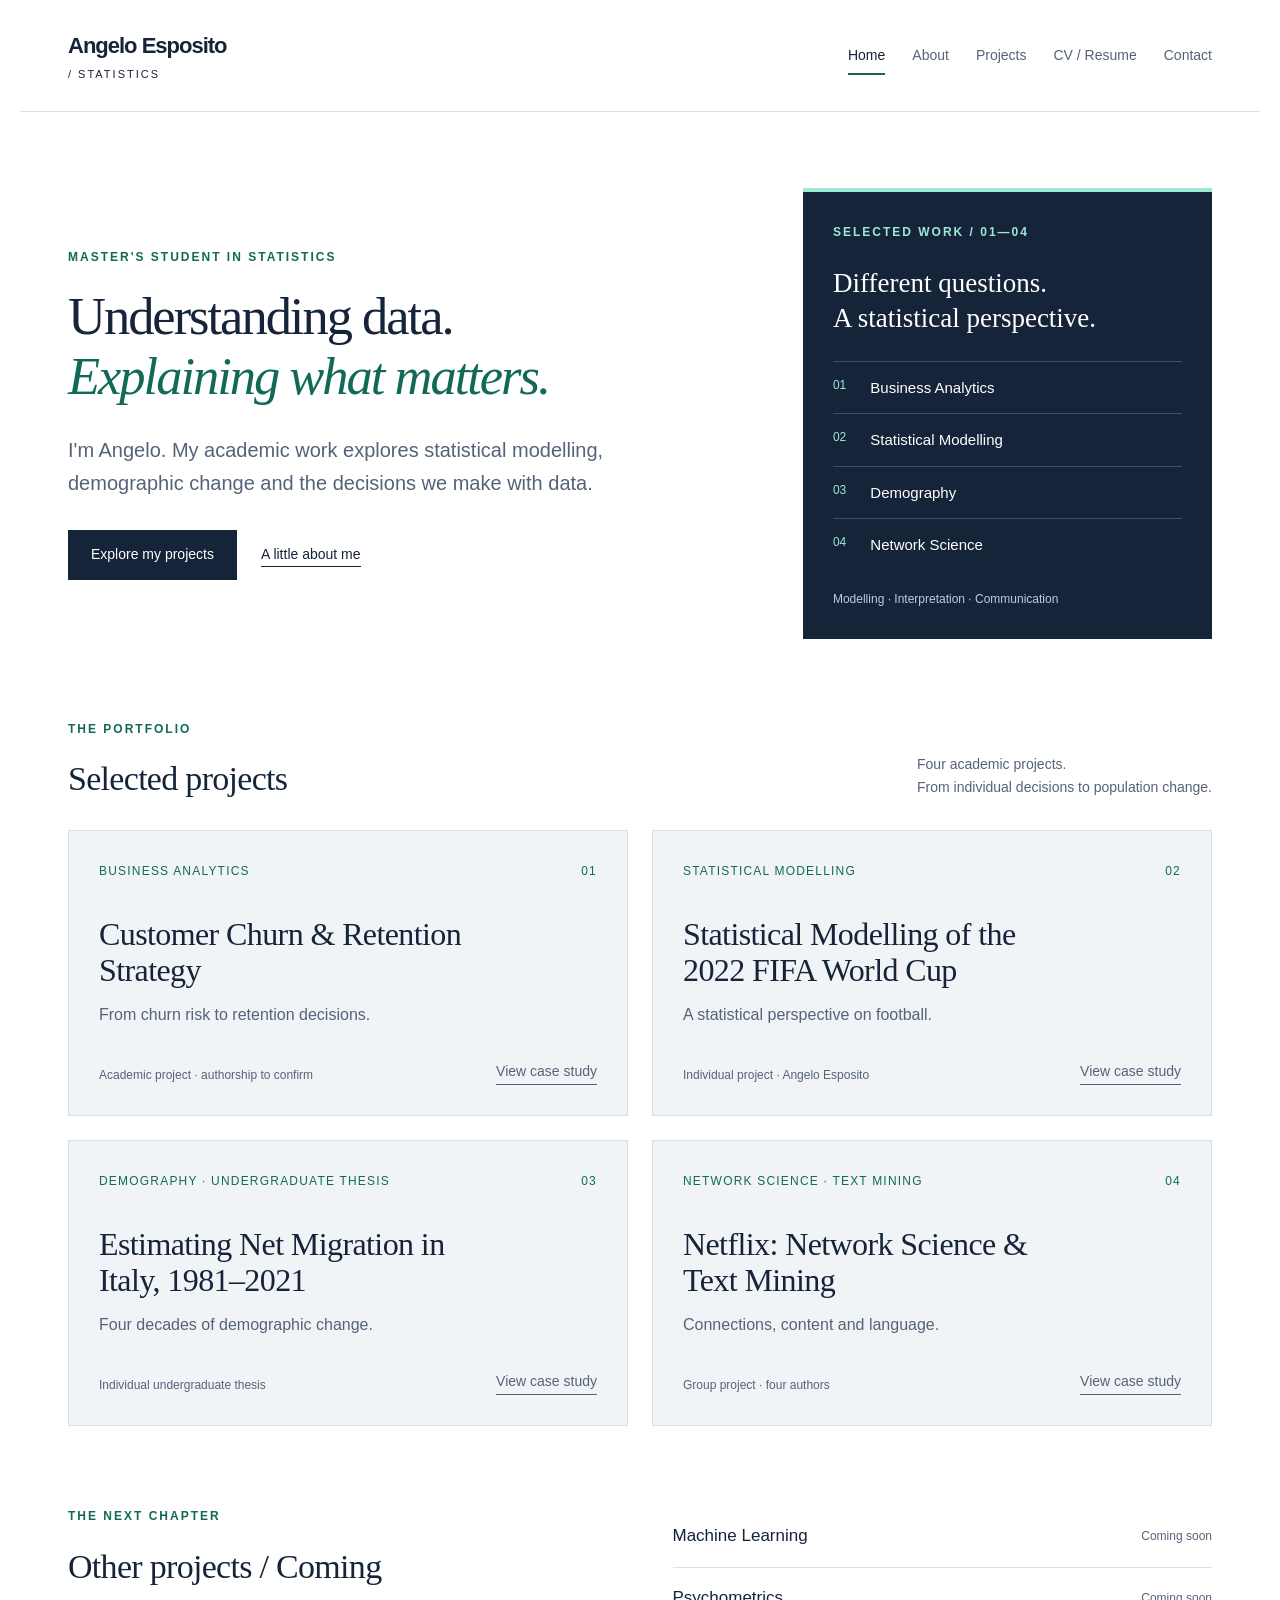
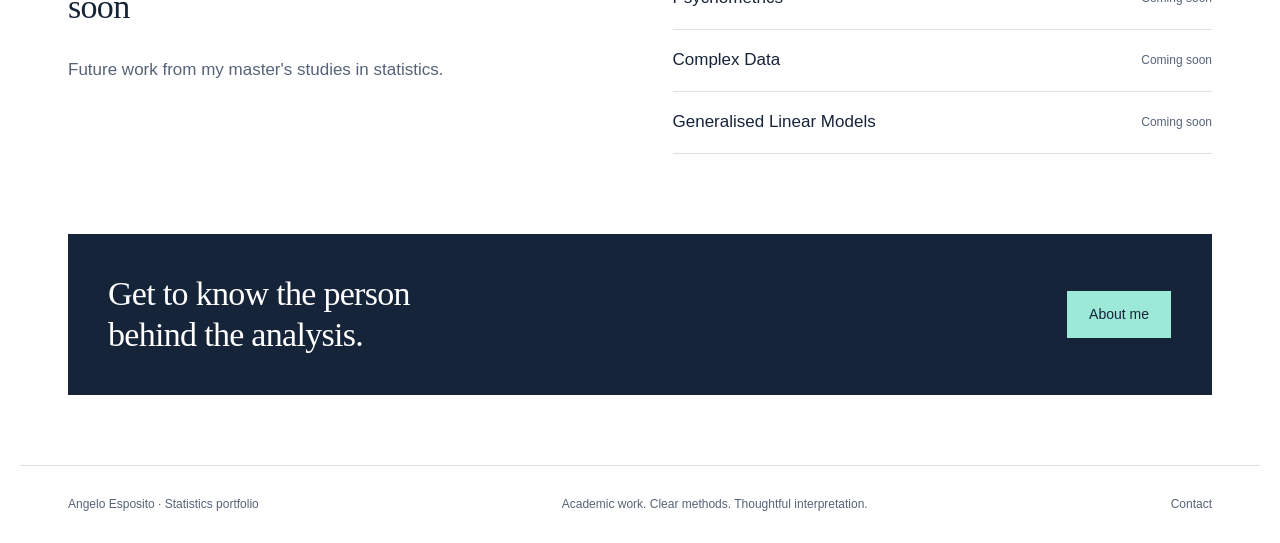
==== index.html @ 269651f2 "Add files via upload" ====
<!doctype html><html lang="en"><head><meta charset="utf-8"><meta name="viewport" content="width=device-width, initial-scale=1"><meta name="description" content="A portfolio of academic projects in statistics, demography and data analysis."><meta name="robots" content="noindex"><title>Statistics Portfolio | Angelo Esposito</title><link rel="icon" type="image/svg+xml" href="data:image/svg+xml,%3Csvg xmlns='http://www.w3.org/2000/svg' viewBox='0 0 32 32'%3E%3Crect width='32' height='32' rx='6' fill='%23162439'/%3E%3Ctext x='6' y='25' font-size='26' fill='%237ae0ce'%3EΣ%3C/text%3E%3C/svg%3E"><link rel="stylesheet" href="assets/style.css"></head><body><a class="skip" href="#main">Skip to content</a><header><a class="brand" href="index.html">Angelo Esposito<span> / STATISTICS</span></a><nav aria-label="Main navigation"><a href="index.html" aria-current="page">Home</a><a href="about.html">About</a><a href="projects.html">Projects</a><a href="resume.html">CV / Resume</a><a href="contact.html">Contact</a></nav></header><main id="main"><section class="hero"><div><p class="eyebrow">MASTER'S STUDENT IN STATISTICS</p><h1>Understanding data.<br><em>Explaining what matters.</em></h1><p class="lead">I'm Angelo. My academic work explores statistical modelling, demographic change and the decisions we make with data.</p><div class="actions"><a class="button" href="projects.html">Explore my projects</a><a class="quiet-link" href="about.html">A little about me</a></div></div><aside class="index-panel"><p class="eyebrow">SELECTED WORK / 01—04</p><div class="index-title">Different questions.<br>A statistical perspective.</div><a href="customer-churn.html"><span>01</span>Business Analytics</a><a href="fifa-world-cup.html"><span>02</span>Statistical Modelling</a><a href="migration-italy.html"><span>03</span>Demography</a><a href="netflix.html"><span>04</span>Network Science</a><p class="panel-foot">Modelling · Interpretation · Communication</p></aside></section><section><div class="section-heading"><div><p class="eyebrow">THE PORTFOLIO</p><h2>Selected projects</h2></div><p>Four academic projects.<br>From individual decisions to population change.</p></div><div class="project-grid"><a class="project-card p01" href="customer-churn.html"><div class="card-top"><span>BUSINESS ANALYTICS</span><span>01</span></div><h3>Customer Churn & Retention Strategy</h3><p>From churn risk to retention decisions.</p><div class="card-bottom"><span>Academic project · authorship to confirm</span><span class="text-link">View case study</span></div></a><a class="project-card p02" href="fifa-world-cup.html"><div class="card-top"><span>STATISTICAL MODELLING</span><span>02</span></div><h3>Statistical Modelling of the 2022 FIFA World Cup</h3><p>A statistical perspective on football.</p><div class="card-bottom"><span>Individual project · Angelo Esposito</span><span class="text-link">View case study</span></div></a><a class="project-card p03" href="migration-italy.html"><div class="card-top"><span>DEMOGRAPHY · UNDERGRADUATE THESIS</span><span>03</span></div><h3>Estimating Net Migration in Italy, 1981–2021</h3><p>Four decades of demographic change.</p><div class="card-bottom"><span>Individual undergraduate thesis</span><span class="text-link">View case study</span></div></a><a class="project-card p04" href="netflix.html"><div class="card-top"><span>NETWORK SCIENCE · TEXT MINING</span><span>04</span></div><h3>Netflix: Network Science & Text Mining</h3><p>Connections, content and language.</p><div class="card-bottom"><span>Group project · four authors</span><span class="text-link">View case study</span></div></a></div></section><section class="coming"><div><p class="eyebrow">THE NEXT CHAPTER</p><h2>Other projects / Coming soon</h2><p>Future work from my master's studies in statistics.</p></div><ul><li><span>Machine Learning</span><small>Coming soon</small></li><li><span>Psychometrics</span><small>Coming soon</small></li><li><span>Complex Data</span><small>Coming soon</small></li><li><span>Generalised Linear Models</span><small>Coming soon</small></li></ul></section><section class="contact-strip"><h2>Get to know the person<br>behind the analysis.</h2><a class="button light" href="about.html">About me</a></section></main><footer><span>Angelo Esposito · Statistics portfolio</span><span>Academic work. Clear methods. Thoughtful interpretation.</span><a href="contact.html">Contact</a></footer></body></html>
---- assets/style.css ----
:root{--ink:#162439;--muted:#556378;--paper:#fff;--soft:#f0f4f7;--line:#d9e1e8;--accent:#126957;--mint:#9ce9d8}*{box-sizing:border-box}html{scroll-behavior:smooth;scroll-padding-top:30px}body{margin:0;color:var(--ink);background:var(--paper);font-family:Arial,Helvetica,sans-serif;font-size:17px;line-height:1.7}a{color:inherit;text-decoration:none}a:focus-visible{outline:3px solid #b86423;outline-offset:5px}header,main,footer{max-width:1240px;margin:auto;padding-left:48px;padding-right:48px}header{min-height:112px;display:flex;align-items:center;justify-content:space-between;border-bottom:1px solid var(--line);gap:24px}.brand{font-size:25px;font-weight:700;letter-spacing:-1px}.brand span{font-size:12px;letter-spacing:2px;font-weight:400;margin-left:9px}nav{display:flex;gap:27px;flex-wrap:wrap}nav a{font-size:14px;color:var(--muted);padding:6px 0}nav a[aria-current],nav a:hover{color:var(--ink);box-shadow:0 2px var(--accent)}.skip{position:absolute;left:20px;top:-80px;background:white;padding:10px;z-index:10}.skip:focus{top:10px}.eyebrow{font-size:12px;letter-spacing:2px;font-weight:700;color:var(--accent);margin:0 0 20px}h1,h2,h3,p{margin-top:0}h1{font-family:Georgia,'Times New Roman',serif;font-weight:400;font-size:clamp(40px,4.7vw,65px);line-height:1.13;letter-spacing:-2px;margin-bottom:28px}h1 em{color:var(--accent);font-weight:400}h2{font-family:Georgia,'Times New Roman',serif;font-weight:400;font-size:34px;line-height:1.2;letter-spacing:-.7px}h3{font-family:Georgia,'Times New Roman',serif;font-size:32px;line-height:1.15;font-weight:400;letter-spacing:-.6px}.lead{font-size:20px;line-height:1.65;max-width:700px;color:var(--muted)}p{color:var(--muted)}.hero{display:grid;grid-template-columns:1.65fr 1fr;gap:60px;padding:76px 0 80px;align-items:center}.hero h1{font-size:clamp(40px,4.1vw,57px)}.hero .lead{max-width:590px}.actions{display:flex;align-items:center;gap:24px;flex-wrap:wrap;margin-top:30px}.button{display:inline-block;background:var(--ink);color:white;padding:12px 22px;font-size:14px;border:1px solid var(--ink);transition:background .15s}.button:hover{background:var(--accent)}.quiet-link,.text-link{border-bottom:1px solid currentColor;font-size:14px}.index-panel{padding:30px;background:var(--ink);color:white;border-top:4px solid var(--mint)}.index-panel .eyebrow{color:var(--mint)}.index-title{font-family:Georgia,serif;font-size:27px;line-height:1.3;margin:24px 0}.index-panel a{display:flex;gap:24px;border-top:1px solid #405064;padding:13px 0;font-size:15px}.index-panel a:hover{color:var(--mint)}.index-panel a span{color:var(--mint);font-size:12px}.panel-foot{color:#bdccdc;font-size:12px;padding-top:18px;margin-bottom:0}.section-heading{display:flex;justify-content:space-between;align-items:end;gap:35px;margin-bottom:30px}.section-heading h2{margin-bottom:0}.section-heading p:last-child{font-size:14px;margin-bottom:0}.project-grid{display:grid;grid-template-columns:1fr 1fr;gap:24px}.project-card{display:flex;flex-direction:column;min-height:286px;padding:30px;background:var(--soft);border:1px solid var(--line);transition:border-color .15s,transform .15s}.project-card:hover{border-color:var(--accent);transform:translateY(-3px)}.card-top{display:flex;justify-content:space-between;gap:16px;font-size:12px;letter-spacing:1.2px;color:var(--accent);margin-bottom:34px}.project-card h3{max-width:390px;margin-bottom:12px}.project-card p{font-size:16px;margin-bottom:27px}.card-bottom{display:flex;justify-content:space-between;gap:20px;font-size:12px;margin-top:auto;color:var(--muted)}.coming{padding:80px 0;display:grid;grid-template-columns:1fr 1fr;gap:65px}.coming h2{max-width:380px}.coming ul{list-style:none;margin:0;padding:0}.coming li{display:flex;justify-content:space-between;align-items:center;gap:20px;padding:16px 0;border-bottom:1px solid var(--line)}small{font-size:12px;color:var(--muted)}.contact-strip{padding:40px;background:var(--ink);color:white;display:flex;justify-content:space-between;align-items:center;gap:25px;margin-bottom:70px}.contact-strip h2{margin:0}.button.light{background:var(--mint);color:var(--ink);white-space:nowrap}footer{border-top:1px solid var(--line);padding-top:28px;padding-bottom:28px;display:flex;justify-content:space-between;gap:30px;font-size:12px;color:var(--muted)}.page-heading{padding:65px 0 30px}.page-heading h1{max-width:930px}.notice{font-size:14px;border-left:3px solid var(--accent);padding:18px 22px;background:var(--soft);color:var(--muted);margin-bottom:32px}.breadcrumbs{padding-top:35px;font-size:14px;color:var(--muted)}.breadcrumbs a{text-decoration:underline}.case-heading{padding:40px 0 48px;max-width:950px}.case-heading h1{max-width:900px}.tags{display:flex;flex-wrap:wrap;gap:10px}.tags span,.status{border:1px solid var(--line);padding:5px 12px;font-size:12px;color:var(--muted)}.case-layout{display:grid;grid-template-columns:220px minmax(0,1fr);gap:65px;padding-bottom:60px}.toc{align-self:start;position:sticky;top:25px;display:flex;flex-direction:column;gap:12px}.toc a{font-size:14px;color:var(--muted)}.toc a:hover{color:var(--accent);text-decoration:underline}article section{padding:12px 0 22px;border-bottom:1px solid var(--line);margin-bottom:25px}article section h2{font-size:30px}article p{max-width:760px}.process{display:grid;grid-template-columns:repeat(3,1fr);gap:1px;background:var(--line);border:1px solid var(--line)}.process div{background:var(--soft);padding:24px 18px}.process small{display:block;color:var(--accent);margin-bottom:18px}.process strong{font-weight:400;line-height:1.4;display:block}figure{margin:0}figcaption{color:var(--muted);font-size:14px;margin-top:15px}.resources{display:grid;grid-template-columns:1fr 1fr;gap:20px}.resources div{padding:20px;background:var(--soft)}.resources p{font-size:14px;margin-bottom:0}.next-project{border-top:1px solid var(--line);padding:30px 0 65px}.next-project a{font-family:Georgia,serif;font-size:32px}.next-project a:hover{text-decoration:underline}.about-layout{display:grid;grid-template-columns:300px 1fr;gap:70px;padding:15px 0 80px}.portrait-text{background:var(--ink);padding:35px;align-self:start;color:white}.portrait-text>span{font-family:Georgia,serif;font-size:120px;line-height:1.5;color:var(--mint)}.portrait-text p{color:white;font-size:15px}.about-layout h2{margin-top:40px}.resume-layout{display:grid;grid-template-columns:1.7fr 1fr;gap:65px;padding-bottom:80px}.download-box{background:var(--soft);padding:30px;align-self:start}.download-box h2{font-size:30px}.download-box .status{display:inline-block}.contact-grid{display:grid;grid-template-columns:repeat(3,1fr);gap:24px;margin:20px 0 60px}.contact-grid section{border-top:1px solid var(--line);padding-top:25px}.contact-grid h2{font-size:28px}.contact-grid p{font-size:15px}@media(max-width:900px){header,main,footer{padding-left:26px;padding-right:26px}header{flex-direction:column;align-items:flex-start;padding-top:25px;padding-bottom:22px;gap:15px}nav{gap:22px}.hero{gap:30px;grid-template-columns:1.3fr 1fr}.hero h1{font-size:44px}.case-layout{gap:30px;grid-template-columns:170px 1fr}.about-layout{grid-template-columns:230px 1fr;gap:35px}.coming{gap:30px}.resume-layout{gap:30px}}@media(max-width:650px){header,main,footer{padding-left:20px;padding-right:20px}nav{gap:16px;row-gap:7px}nav a{font-size:13px}.hero{grid-template-columns:1fr;padding:45px 0}.hero h1{font-size:43px}.index-panel{padding:25px}.project-grid,.coming,.about-layout,.resume-layout,.contact-grid,.case-layout{grid-template-columns:1fr}.project-card{padding:25px}.section-heading{display:block}.section-heading>p{margin-top:15px}.coming{padding:55px 0;gap:15px}.contact-strip{padding:28px;align-items:flex-start;flex-direction:column}.contact-strip h2{font-size:30px}footer{flex-direction:column;gap:6px}.toc{position:static;flex-direction:row;flex-wrap:wrap;border-bottom:1px solid var(--line);padding-bottom:25px;gap:9px 18px}.toc .eyebrow{width:100%;margin-bottom:0}.case-heading{padding-bottom:30px}.case-layout{gap:25px}.case-heading h1{font-size:42px}.resources{grid-template-columns:1fr}.process{grid-template-columns:1fr}.process div{display:flex;align-items:center;gap:20px;padding:15px}.process small{margin:0}.card-bottom{flex-wrap:wrap}.page-heading{padding-top:45px}.contact-grid{gap:10px}.portrait-text{max-width:300px}.about-layout{gap:30px}}@media(prefers-reduced-motion:reduce){html{scroll-behavior:auto}*{transition:none!important}}@media print{header,footer,.toc,.actions,.next-project{display:none}main{padding:0;max-width:none}.case-layout{display:block}.notice{background:none}a{text-decoration:underline}}

.data-chart{padding:28px;background:#f0f4f7}.data-chart h3{font-size:25px;margin-bottom:10px}.chart-unit{font-size:13px}.bar-row{margin:20px 0}.bar-label{display:flex;justify-content:space-between;gap:15px;font-size:14px;margin-bottom:7px}.bar-track{height:14px;background:#dce5e9}.bar-track>div{height:100%;background:#126957}.data-chart figcaption{border-top:1px solid #d9e1e8;padding-top:18px}.brand{font-size:22px}.brand span{display:block;margin:0;font-size:11px}.resources a{line-height:1.7}.card-bottom{align-items:end}.card-bottom>span:first-child{max-width:65%}
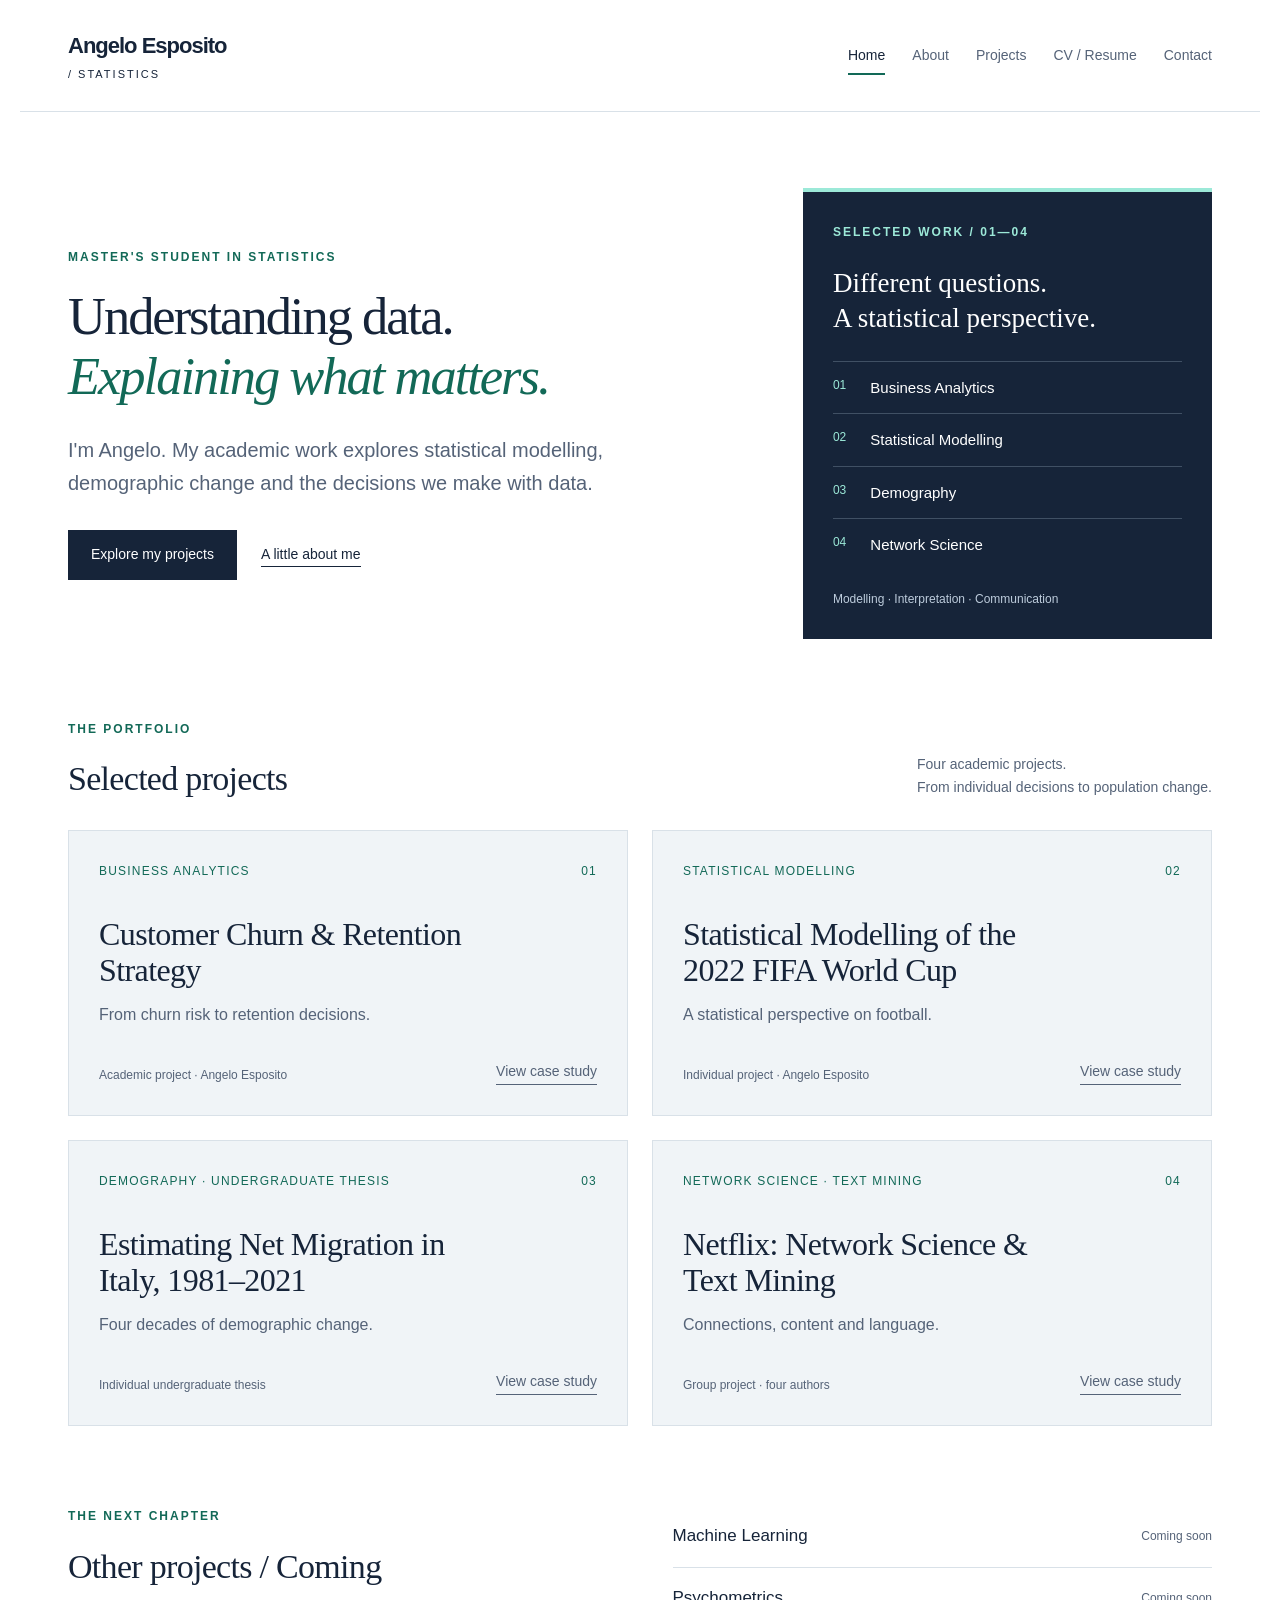
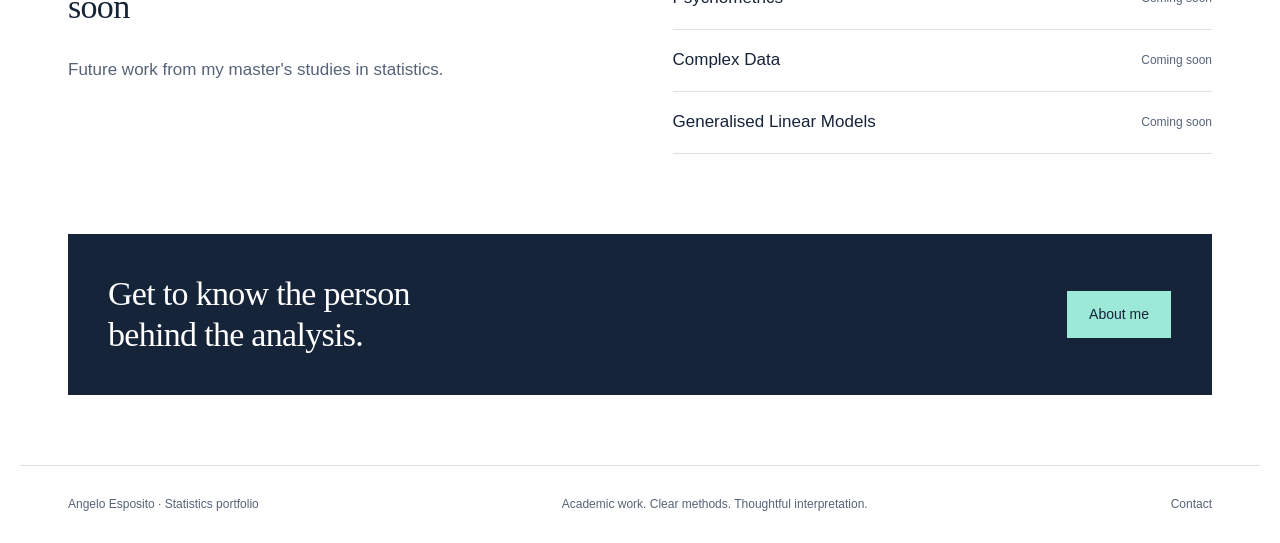
==== commit 392e8164: "Update index.html" ====
--- a/index.html
+++ b/index.html
@@ -1 +1 @@
-<!doctype html><html lang="en"><head><meta charset="utf-8"><meta name="viewport" content="width=device-width, initial-scale=1"><meta name="description" content="A portfolio of academic projects in statistics, demography and data analysis."><meta name="robots" content="noindex"><title>Statistics Portfolio | Angelo Esposito</title><link rel="icon" type="image/svg+xml" href="data:image/svg+xml,%3Csvg xmlns='http://www.w3.org/2000/svg' viewBox='0 0 32 32'%3E%3Crect width='32' height='32' rx='6' fill='%23162439'/%3E%3Ctext x='6' y='25' font-size='26' fill='%237ae0ce'%3EΣ%3C/text%3E%3C/svg%3E"><link rel="stylesheet" href="assets/style.css"></head><body><a class="skip" href="#main">Skip to content</a><header><a class="brand" href="index.html">Angelo Esposito<span> / STATISTICS</span></a><nav aria-label="Main navigation"><a href="index.html" aria-current="page">Home</a><a href="about.html">About</a><a href="projects.html">Projects</a><a href="resume.html">CV / Resume</a><a href="contact.html">Contact</a></nav></header><main id="main"><section class="hero"><div><p class="eyebrow">MASTER'S STUDENT IN STATISTICS</p><h1>Understanding data.<br><em>Explaining what matters.</em></h1><p class="lead">I'm Angelo. My academic work explores statistical modelling, demographic change and the decisions we make with data.</p><div class="actions"><a class="button" href="projects.html">Explore my projects</a><a class="quiet-link" href="about.html">A little about me</a></div></div><aside class="index-panel"><p class="eyebrow">SELECTED WORK / 01—04</p><div class="index-title">Different questions.<br>A statistical perspective.</div><a href="customer-churn.html"><span>01</span>Business Analytics</a><a href="fifa-world-cup.html"><span>02</span>Statistical Modelling</a><a href="migration-italy.html"><span>03</span>Demography</a><a href="netflix.html"><span>04</span>Network Science</a><p class="panel-foot">Modelling · Interpretation · Communication</p></aside></section><section><div class="section-heading"><div><p class="eyebrow">THE PORTFOLIO</p><h2>Selected projects</h2></div><p>Four academic projects.<br>From individual decisions to population change.</p></div><div class="project-grid"><a class="project-card p01" href="customer-churn.html"><div class="card-top"><span>BUSINESS ANALYTICS</span><span>01</span></div><h3>Customer Churn & Retention Strategy</h3><p>From churn risk to retention decisions.</p><div class="card-bottom"><span>Academic project · authorship to confirm</span><span class="text-link">View case study</span></div></a><a class="project-card p02" href="fifa-world-cup.html"><div class="card-top"><span>STATISTICAL MODELLING</span><span>02</span></div><h3>Statistical Modelling of the 2022 FIFA World Cup</h3><p>A statistical perspective on football.</p><div class="card-bottom"><span>Individual project · Angelo Esposito</span><span class="text-link">View case study</span></div></a><a class="project-card p03" href="migration-italy.html"><div class="card-top"><span>DEMOGRAPHY · UNDERGRADUATE THESIS</span><span>03</span></div><h3>Estimating Net Migration in Italy, 1981–2021</h3><p>Four decades of demographic change.</p><div class="card-bottom"><span>Individual undergraduate thesis</span><span class="text-link">View case study</span></div></a><a class="project-card p04" href="netflix.html"><div class="card-top"><span>NETWORK SCIENCE · TEXT MINING</span><span>04</span></div><h3>Netflix: Network Science & Text Mining</h3><p>Connections, content and language.</p><div class="card-bottom"><span>Group project · four authors</span><span class="text-link">View case study</span></div></a></div></section><section class="coming"><div><p class="eyebrow">THE NEXT CHAPTER</p><h2>Other projects / Coming soon</h2><p>Future work from my master's studies in statistics.</p></div><ul><li><span>Machine Learning</span><small>Coming soon</small></li><li><span>Psychometrics</span><small>Coming soon</small></li><li><span>Complex Data</span><small>Coming soon</small></li><li><span>Generalised Linear Models</span><small>Coming soon</small></li></ul></section><section class="contact-strip"><h2>Get to know the person<br>behind the analysis.</h2><a class="button light" href="about.html">About me</a></section></main><footer><span>Angelo Esposito · Statistics portfolio</span><span>Academic work. Clear methods. Thoughtful interpretation.</span><a href="contact.html">Contact</a></footer></body></html>+<!doctype html><html lang="en"><head><meta charset="utf-8"><meta name="viewport" content="width=device-width, initial-scale=1"><meta name="description" content="A portfolio of academic projects in statistics, demography and data analysis."><meta name="robots" content="noindex"><title>Statistics Portfolio | Angelo Esposito</title><link rel="icon" type="image/svg+xml" href="data:image/svg+xml,%3Csvg xmlns='http://www.w3.org/2000/svg' viewBox='0 0 32 32'%3E%3Crect width='32' height='32' rx='6' fill='%23162439'/%3E%3Ctext x='6' y='25' font-size='26' fill='%237ae0ce'%3EΣ%3C/text%3E%3C/svg%3E"><link rel="stylesheet" href="assets/style.css"></head><body><a class="skip" href="#main">Skip to content</a><header><a class="brand" href="index.html">Angelo Esposito<span> / STATISTICS</span></a><nav aria-label="Main navigation"><a href="index.html" aria-current="page">Home</a><a href="about.html">About</a><a href="projects.html">Projects</a><a href="resume.html">CV / Resume</a><a href="contact.html">Contact</a></nav></header><main id="main"><section class="hero"><div><p class="eyebrow">MASTER'S STUDENT IN STATISTICS</p><h1>Understanding data.<br><em>Explaining what matters.</em></h1><p class="lead">I'm Angelo. My academic work explores statistical modelling, demographic change and the decisions we make with data.</p><div class="actions"><a class="button" href="projects.html">Explore my projects</a><a class="quiet-link" href="about.html">A little about me</a></div></div><aside class="index-panel"><p class="eyebrow">SELECTED WORK / 01—04</p><div class="index-title">Different questions.<br>A statistical perspective.</div><a href="customer-churn.html"><span>01</span>Business Analytics</a><a href="fifa-world-cup.html"><span>02</span>Statistical Modelling</a><a href="migration-italy.html"><span>03</span>Demography</a><a href="netflix.html"><span>04</span>Network Science</a><p class="panel-foot">Modelling · Interpretation · Communication</p></aside></section><section><div class="section-heading"><div><p class="eyebrow">THE PORTFOLIO</p><h2>Selected projects</h2></div><p>Four academic projects.<br>From individual decisions to population change.</p></div><div class="project-grid"><a class="project-card p01" href="customer-churn.html"><div class="card-top"><span>BUSINESS ANALYTICS</span><span>01</span></div><h3>Customer Churn & Retention Strategy</h3><p>From churn risk to retention decisions.</p><div class="card-bottom"><span>Academic project · Angelo Esposito</span><span class="text-link">View case study</span></div></a><a class="project-card p02" href="fifa-world-cup.html"><div class="card-top"><span>STATISTICAL MODELLING</span><span>02</span></div><h3>Statistical Modelling of the 2022 FIFA World Cup</h3><p>A statistical perspective on football.</p><div class="card-bottom"><span>Individual project · Angelo Esposito</span><span class="text-link">View case study</span></div></a><a class="project-card p03" href="migration-italy.html"><div class="card-top"><span>DEMOGRAPHY · UNDERGRADUATE THESIS</span><span>03</span></div><h3>Estimating Net Migration in Italy, 1981–2021</h3><p>Four decades of demographic change.</p><div class="card-bottom"><span>Individual undergraduate thesis</span><span class="text-link">View case study</span></div></a><a class="project-card p04" href="netflix.html"><div class="card-top"><span>NETWORK SCIENCE · TEXT MINING</span><span>04</span></div><h3>Netflix: Network Science & Text Mining</h3><p>Connections, content and language.</p><div class="card-bottom"><span>Group project · four authors</span><span class="text-link">View case study</span></div></a></div></section><section class="coming"><div><p class="eyebrow">THE NEXT CHAPTER</p><h2>Other projects / Coming soon</h2><p>Future work from my master's studies in statistics.</p></div><ul><li><span>Machine Learning</span><small>Coming soon</small></li><li><span>Psychometrics</span><small>Coming soon</small></li><li><span>Complex Data</span><small>Coming soon</small></li><li><span>Generalised Linear Models</span><small>Coming soon</small></li></ul></section><section class="contact-strip"><h2>Get to know the person<br>behind the analysis.</h2><a class="button light" href="about.html">About me</a></section></main><footer><span>Angelo Esposito · Statistics portfolio</span><span>Academic work. Clear methods. Thoughtful interpretation.</span><a href="contact.html">Contact</a></footer></body></html>
